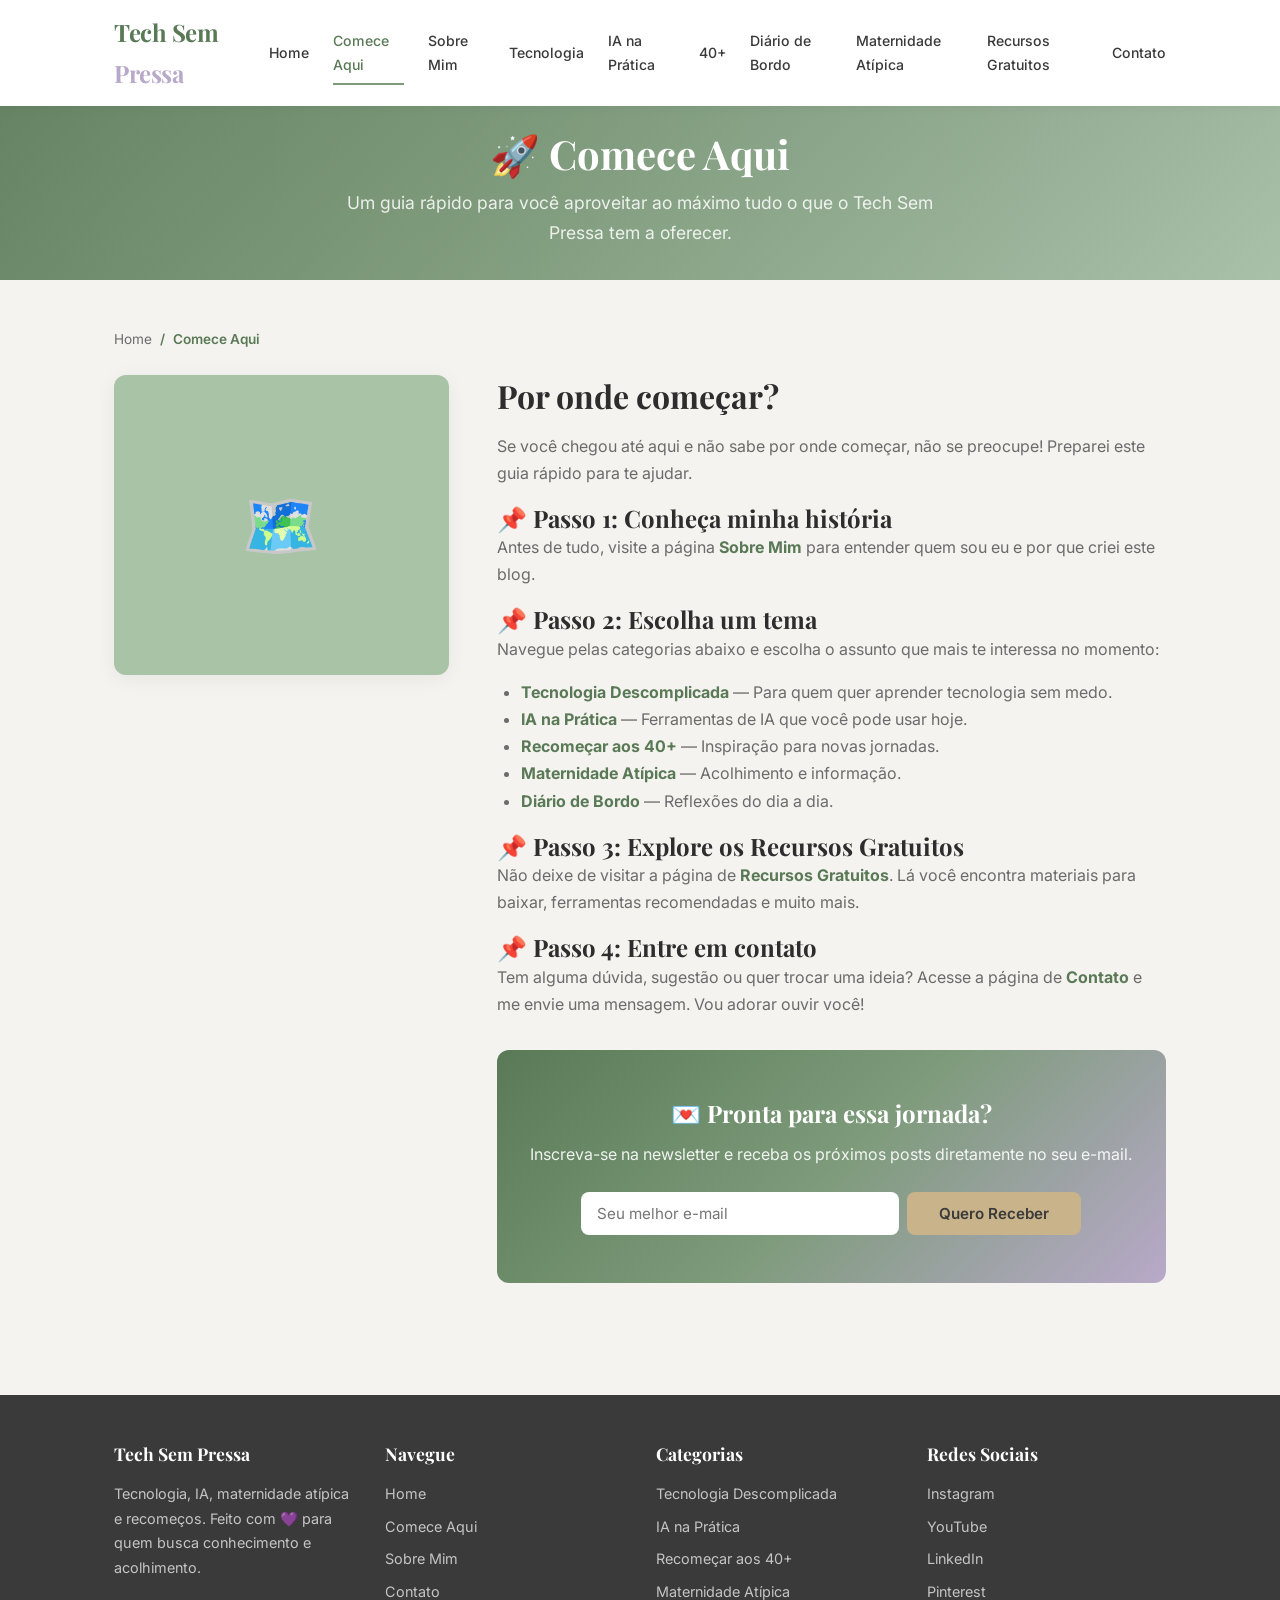
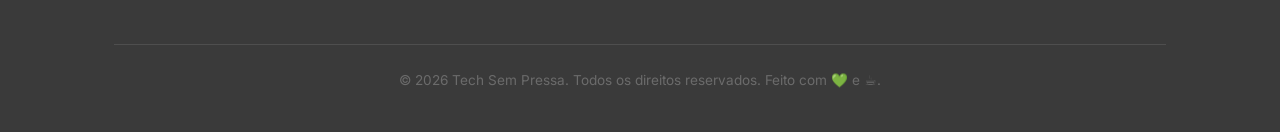
==== pages/comece-aqui.html @ 79b2dc66 "🎉 Primeiro commit - Tech Sem Pressa Blog sobre tecnologia descomplicada, IA na prática, maternidade " ====
<!DOCTYPE html>
<html lang="pt-BR">
<head>
  <meta charset="UTF-8">
  <meta name="viewport" content="width=device-width, initial-scale=1.0">
  <meta name="description" content="Comece aqui - Guia de navegação do Tech Sem Pressa. Saiba por onde começar e aproveite ao máximo o conteúdo.">
  <title>Comece Aqui | Tech Sem Pressa</title>
  <link rel="preconnect" href="https://fonts.gstatic.com" crossorigin>
  <link href="https://fonts.googleapis.com/css2?family=Playfair+Display:wght@600;700;800&family=Inter:wght@400;500;600;700&display=swap" rel="stylesheet">
  <link rel="stylesheet" href="../assets/css/style.css">
</head>
<body>
  <header class="header">
    <div class="container">
      <a href="../index.html" class="logo">Tech Sem <span>Pressa</span></a>
      <button class="menu-toggle" id="menuToggle" aria-label="Abrir menu">
        <span></span><span></span><span></span>
      </button>
      <nav class="nav-menu" id="navMenu">
        <a href="../index.html">Home</a>
        <a href="comece-aqui.html" class="active">Comece Aqui</a>
        <a href="sobre-mim.html">Sobre Mim</a>
        <a href="tecnologia-descomplicada.html">Tecnologia</a>
        <a href="inteligencia-artificial-na-pratica.html">IA na Prática</a>
        <a href="recomecar-aos-40.html">40+</a>
        <a href="diario-de-bordo.html">Diário de Bordo</a>
        <a href="maternidade-atipica.html">Maternidade Atípica</a>
        <a href="recursos-gratuitos.html">Recursos Gratuitos</a>
        <a href="contato.html">Contato</a>
      </nav>
    </div>
  </header>

  <section class="page-header">
    <div class="container">
      <h1>🚀 Comece Aqui</h1>
      <p>Um guia rápido para você aproveitar ao máximo tudo o que o Tech Sem Pressa tem a oferecer.</p>
    </div>
  </section>

  <main class="main">
    <div class="container">
      <nav class="breadcrumb">
        <a href="../index.html">Home</a>
        <span>/</span>
        <span>Comece Aqui</span>
      </nav>

      <div class="about-content">
        <div class="about-image" style="display:flex;align-items:center;justify-content:center;background:var(--color-primary-light);color:#fff;font-size:4rem;min-height:300px;border-radius:var(--radius);">
          🗺️
        </div>
        <div class="about-text">
          <h2>Por onde começar?</h2>
          <p>Se você chegou até aqui e não sabe por onde começar, não se preocupe! Preparei este guia rápido para te ajudar.</p>

          <h3>📌 Passo 1: Conheça minha história</h3>
          <p>Antes de tudo, visite a página <a href="sobre-mim.html"><strong>Sobre Mim</strong></a> para entender quem sou eu e por que criei este blog.</p>

          <h3>📌 Passo 2: Escolha um tema</h3>
          <p>Navegue pelas categorias abaixo e escolha o assunto que mais te interessa no momento:</p>
          <ul style="list-style:disc;padding-left:1.5rem;margin-bottom:1rem;color:var(--color-text-light);">
            <li><a href="tecnologia-descomplicada.html"><strong>Tecnologia Descomplicada</strong></a> — Para quem quer aprender tecnologia sem medo.</li>
            <li><a href="inteligencia-artificial-na-pratica.html"><strong>IA na Prática</strong></a> — Ferramentas de IA que você pode usar hoje.</li>
            <li><a href="recomecar-aos-40.html"><strong>Recomeçar aos 40+</strong></a> — Inspiração para novas jornadas.</li>
            <li><a href="maternidade-atipica.html"><strong>Maternidade Atípica</strong></a> — Acolhimento e informação.</li>
            <li><a href="diario-de-bordo.html"><strong>Diário de Bordo</strong></a> — Reflexões do dia a dia.</li>
          </ul>

          <h3>📌 Passo 3: Explore os Recursos Gratuitos</h3>
          <p>Não deixe de visitar a página de <a href="recursos-gratuitos.html"><strong>Recursos Gratuitos</strong></a>. Lá você encontra materiais para baixar, ferramentas recomendadas e muito mais.</p>

          <h3>📌 Passo 4: Entre em contato</h3>
          <p>Tem alguma dúvida, sugestão ou quer trocar uma ideia? Acesse a página de <a href="contato.html"><strong>Contato</strong></a> e me envie uma mensagem. Vou adorar ouvir você!</p>

          <div class="newsletter" style="margin-top:2rem;">
            <h3>💌 Pronta para essa jornada?</h3>
            <p>Inscreva-se na newsletter e receba os próximos posts diretamente no seu e-mail.</p>
            <form class="newsletter-form">
              <input type="email" placeholder="Seu melhor e-mail" required>
              <button type="submit" class="btn">Quero Receber</button>
            </form>
          </div>
        </div>
      </div>
    </div>
  </main>

  <footer class="footer">
    <div class="container">
      <div class="footer-grid">
        <div>
          <h4>Tech Sem Pressa</h4>
          <p style="color:rgba(255,255,255,0.7);font-size:0.9rem;">Tecnologia, IA, maternidade atípica e recomeços. Feito com 💜 para quem busca conhecimento e acolhimento.</p>
        </div>
        <div>
          <h4>Navegue</h4>
          <a href="../index.html">Home</a>
          <a href="comece-aqui.html">Comece Aqui</a>
          <a href="sobre-mim.html">Sobre Mim</a>
          <a href="contato.html">Contato</a>
        </div>
        <div>
          <h4>Categorias</h4>
          <a href="tecnologia-descomplicada.html">Tecnologia Descomplicada</a>
          <a href="inteligencia-artificial-na-pratica.html">IA na Prática</a>
          <a href="recomecar-aos-40.html">Recomeçar aos 40+</a>
          <a href="maternidade-atipica.html">Maternidade Atípica</a>
        </div>
        <div>
          <h4>Redes Sociais</h4>
          <a href="#">Instagram</a>
          <a href="#">YouTube</a>
          <a href="#">LinkedIn</a>
          <a href="#">Pinterest</a>
        </div>
      </div>
      <div class="footer-bottom">
        <p>&copy; 2026 Tech Sem Pressa. Todos os direitos reservados. Feito com 💚 e ☕.</p>
      </div>
    </div>
  </footer>

  <script src="../assets/js/main.js"></script>
</body>
</html>
---- assets/css/style.css ----
/* ==========================================
   TECH SEM PRESSA - ESTILO PRINCIPAL
   ========================================== */

/* --- RESET & BASE --- */
*,
*::before,
*::after {
  margin: 0;
  padding: 0;
  box-sizing: border-box;
}

:root {
  --color-primary: #7d9b7a;
  --color-primary-light: #a8c3a6;
  --color-primary-dark: #5a7a57;
  --color-secondary: #b8a9c9;
  --color-secondary-light: #d4c9e0;
  --color-accent: #c9b38b;
  --color-bg: #f5f3ef;
  --color-bg-alt: #ffffff;
  --color-text: #3a3a3a;
  --color-text-light: #6b6b6b;
  --color-border: #e0dcd4;
  --color-heading: #2d2d2d;
  --font-heading: 'Playfair Display', 'DM Serif Display', Georgia, serif;
  --font-body: 'Inter', 'Poppins', system-ui, sans-serif;
  --max-width: 1100px;
  --radius: 12px;
  --shadow: 0 4px 20px rgba(0, 0, 0, 0.06);
  --shadow-hover: 0 8px 30px rgba(0, 0, 0, 0.1);
  --transition: all 0.3s ease;
}

html {
  scroll-behavior: smooth;
  font-size: 16px;
}

body {
  font-family: var(--font-body);
  color: var(--color-text);
  background-color: var(--color-bg);
  line-height: 1.7;
  -webkit-font-smoothing: antialiased;
}

img {
  max-width: 100%;
  height: auto;
  display: block;
}

a {
  color: var(--color-primary-dark);
  text-decoration: none;
  transition: var(--transition);
}

a:hover {
  color: var(--color-primary);
}

ul, ol {
  list-style: none;
}

.container {
  width: 100%;
  max-width: var(--max-width);
  margin: 0 auto;
  padding: 0 1.5rem;
}

/* --- TIPOGRAFIA --- */
h1, h2, h3, h4, h5, h6 {
  font-family: var(--font-heading);
  color: var(--color-heading);
  line-height: 1.3;
  font-weight: 700;
}

h1 { font-size: 2.5rem; }
h2 { font-size: 2rem; }
h3 { font-size: 1.5rem; }
h4 { font-size: 1.25rem; }

p {
  margin-bottom: 1rem;
  color: var(--color-text-light);
}

/* --- HEADER / NAVBAR --- */
.header {
  background: var(--color-bg-alt);
  box-shadow: 0 2px 10px rgba(0, 0, 0, 0.04);
  position: fixed;
  top: 0;
  left: 0;
  right: 0;
  z-index: 1000;
  padding: 0.75rem 0;
}

.header .container {
  display: flex;
  align-items: center;
  justify-content: space-between;
}

.logo {
  font-family: var(--font-heading);
  font-size: 1.5rem;
  font-weight: 700;
  color: var(--color-primary-dark);
  letter-spacing: -0.02em;
}

.logo span {
  color: var(--color-secondary);
}

.nav-menu {
  display: flex;
  align-items: center;
  gap: 1.5rem;
}

.nav-menu a {
  font-size: 0.88rem;
  font-weight: 500;
  color: var(--color-text);
  padding: 0.5rem 0;
  position: relative;
  transition: var(--transition);
}

.nav-menu a::after {
  content: '';
  position: absolute;
  bottom: 0;
  left: 0;
  width: 0;
  height: 2px;
  background: var(--color-primary);
  transition: var(--transition);
}

.nav-menu a:hover::after,
.nav-menu a.active::after {
  width: 100%;
}

.nav-menu a:hover,
.nav-menu a.active {
  color: var(--color-primary-dark);
}

/* Menu Toggle (mobile) */
.menu-toggle {
  display: none;
  flex-direction: column;
  cursor: pointer;
  gap: 5px;
  background: none;
  border: none;
  padding: 4px;
}

.menu-toggle span {
  width: 25px;
  height: 3px;
  background: var(--color-text);
  border-radius: 3px;
  transition: var(--transition);
}

/* --- HERO SECTION --- */
.hero {
  padding: 8rem 0 4rem;
  background: linear-gradient(135deg, var(--color-primary-dark) 0%, var(--color-primary) 60%, var(--color-secondary) 100%);
  color: #fff;
  text-align: center;
  position: relative;
  overflow: hidden;
}

.hero::before {
  content: '';
  position: absolute;
  top: 0;
  left: 0;
  right: 0;
  bottom: 0;
  background: url("data:image/svg+xml,%3Csvg width='60' height='60' viewBox='0 0 60 60' xmlns='http://www.w3.org/2000/svg'%3E%3Cg fill='none' fill-rule='evenodd'%3E%3Cg fill='%23ffffff' fill-opacity='0.05'%3E%3Cpath d='M36 34v-4h-2v4h-4v2h4v4h2v-4h4v-2h-4zm0-30V0h-2v4h-4v2h4v4h2V6h4V4h-4zM6 34v-4H4v4H0v2h4v4h2v-4h4v-2H6zM6 4V0H4v4H0v2h4v4h2V6h4V4H6z'/%3E%3C/g%3E%3C/g%3E%3C/svg%3E");
  opacity: 0.3;
}

.hero h1 {
  font-size: 3rem;
  color: #fff;
  margin-bottom: 1rem;
  position: relative;
}

.hero p {
  font-size: 1.2rem;
  color: rgba(255, 255, 255, 0.9);
  max-width: 600px;
  margin: 0 auto 2rem;
  position: relative;
}

.hero-avatar {
  width: 120px;
  height: 120px;
  border-radius: 50%;
  border: 3px solid rgba(255, 255, 255, 0.3);
  margin: 0 auto 1.5rem;
  background: rgba(255, 255, 255, 0.15);
  display: flex;
  align-items: center;
  justify-content: center;
  font-size: 3rem;
  position: relative;
}

/* --- MAIN CONTENT --- */
.main {
  padding: 3rem 0;
}

.page-header {
  padding: 8rem 0 2rem;
  background: linear-gradient(135deg, var(--color-primary-dark) 0%, var(--color-primary) 50%, var(--color-primary-light) 100%);
  color: #fff;
  text-align: center;
  position: relative;
  overflow: hidden;
}

.page-header::before {
  content: '';
  position: absolute;
  top: -50%;
  left: -50%;
  width: 200%;
  height: 200%;
  background: radial-gradient(circle at 30% 50%, rgba(255,255,255,0.05) 0%, transparent 50%),
              radial-gradient(circle at 70% 50%, rgba(184,169,201,0.1) 0%, transparent 50%);
}

.page-header h1 {
  color: #fff;
  font-size: 2.5rem;
  position: relative;
}

.page-header p {
  color: rgba(255, 255, 255, 0.85);
  font-size: 1.1rem;
  max-width: 600px;
  margin: 0.5rem auto 0;
  position: relative;
}

/* --- CARDS GRID --- */
.cards-grid {
  display: grid;
  grid-template-columns: repeat(auto-fill, minmax(300px, 1fr));
  gap: 2rem;
  margin-top: 2rem;
}

.card {
  background: var(--color-bg-alt);
  border-radius: var(--radius);
  box-shadow: var(--shadow);
  overflow: hidden;
  transition: var(--transition);
  padding: 1.5rem;
}

.card:hover {
  box-shadow: var(--shadow-hover);
  transform: translateY(-4px);
}

.card-icon {
  font-size: 2.5rem;
  margin-bottom: 1rem;
}

.card h3 {
  margin-bottom: 0.75rem;
  font-size: 1.2rem;
}

.card p {
  font-size: 0.95rem;
  color: var(--color-text-light);
  margin-bottom: 1rem;
}

.card-link {
  display: inline-flex;
  align-items: center;
  gap: 0.5rem;
  font-weight: 600;
  font-size: 0.9rem;
  color: var(--color-primary-dark);
}

.card-link:hover {
  gap: 0.75rem;
}

/* --- POSTS LIST --- */
.posts-list {
  display: flex;
  flex-direction: column;
  gap: 1.5rem;
  margin-top: 2rem;
}

.post-item {
  background: var(--color-bg-alt);
  border-radius: var(--radius);
  box-shadow: var(--shadow);
  padding: 2rem;
  transition: var(--transition);
}

.post-item:hover {
  box-shadow: var(--shadow-hover);
  transform: translateY(-2px);
}

.post-item .post-meta {
  font-size: 0.85rem;
  color: var(--color-text-light);
  margin-bottom: 0.5rem;
  display: flex;
  gap: 1rem;
  align-items: center;
}

.post-item .post-category {
  background: var(--color-primary-light);
  color: #fff;
  padding: 0.15rem 0.75rem;
  border-radius: 20px;
  font-size: 0.75rem;
  font-weight: 600;
}

.post-item h3 {
  margin-bottom: 0.5rem;
}

.post-item h3 a {
  color: var(--color-heading);
}

.post-item h3 a:hover {
  color: var(--color-primary-dark);
}

.post-item p {
  font-size: 0.95rem;
  color: var(--color-text-light);
}

/* --- ABOUT PAGE --- */
.about-content {
  display: grid;
  grid-template-columns: 1fr 2fr;
  gap: 3rem;
  align-items: start;
}

.about-image {
  border-radius: var(--radius);
  overflow: hidden;
  box-shadow: var(--shadow);
}

.about-image img {
  width: 100%;
  height: auto;
}

.about-text h2 {
  margin-bottom: 1rem;
}

.about-text p {
  margin-bottom: 1rem;
}

/* --- CONTACT FORM --- */
.contact-form {
  max-width: 600px;
  margin: 0 auto;
  background: var(--color-bg-alt);
  padding: 2.5rem;
  border-radius: var(--radius);
  box-shadow: var(--shadow);
}

.form-group {
  margin-bottom: 1.25rem;
}

.form-group label {
  display: block;
  font-weight: 600;
  margin-bottom: 0.5rem;
  font-size: 0.9rem;
  color: var(--color-text);
}

.form-group input,
.form-group textarea,
.form-group select {
  width: 100%;
  padding: 0.75rem 1rem;
  border: 2px solid var(--color-border);
  border-radius: 8px;
  font-family: var(--font-body);
  font-size: 0.95rem;
  transition: var(--transition);
  background: var(--color-bg);
}

.form-group input:focus,
.form-group textarea:focus,
.form-group select:focus {
  outline: none;
  border-color: var(--color-primary);
  box-shadow: 0 0 0 3px rgba(125, 155, 122, 0.15);
}

.form-group textarea {
  resize: vertical;
  min-height: 150px;
}

/* --- BUTTONS --- */
.btn {
  display: inline-block;
  padding: 0.75rem 2rem;
  border-radius: 8px;
  font-family: var(--font-body);
  font-weight: 600;
  font-size: 0.95rem;
  cursor: pointer;
  transition: var(--transition);
  border: none;
  text-align: center;
}

.btn-primary {
  background: var(--color-primary);
  color: #fff;
}

.btn-primary:hover {
  background: var(--color-primary-dark);
  color: #fff;
  transform: translateY(-2px);
  box-shadow: 0 4px 15px rgba(125, 155, 122, 0.3);
}

.btn-secondary {
  background: transparent;
  color: var(--color-primary-dark);
  border: 2px solid var(--color-primary);
}

.btn-secondary:hover {
  background: var(--color-primary);
  color: #fff;
}

/* --- RESOURCES SECTION --- */
.resource-category {
  margin-bottom: 3rem;
}

.resource-category h2 {
  display: flex;
  align-items: center;
  gap: 0.75rem;
  margin-bottom: 1.5rem;
  padding-bottom: 0.75rem;
  border-bottom: 3px solid var(--color-primary-light);
}

.resource-item {
  background: var(--color-bg-alt);
  padding: 1.5rem;
  border-radius: var(--radius);
  box-shadow: var(--shadow);
  margin-bottom: 1rem;
  display: flex;
  align-items: center;
  gap: 1rem;
}

.resource-item .resource-icon {
  font-size: 2rem;
  flex-shrink: 0;
}

.resource-item .resource-info h4 {
  margin-bottom: 0.25rem;
}

.resource-item .resource-info p {
  font-size: 0.9rem;
  margin-bottom: 0;
}

.resource-item .resource-link {
  margin-left: auto;
  flex-shrink: 0;
}

/* --- FOOTER --- */
.footer {
  background: var(--color-text);
  color: rgba(255, 255, 255, 0.8);
  padding: 3rem 0 1.5rem;
  margin-top: 4rem;
}

.footer-grid {
  display: grid;
  grid-template-columns: repeat(auto-fit, minmax(200px, 1fr));
  gap: 2rem;
  margin-bottom: 2rem;
}

.footer h4 {
  color: #fff;
  margin-bottom: 1rem;
  font-size: 1.1rem;
  font-family: var(--font-heading);
}

.footer a {
  color: rgba(255, 255, 255, 0.7);
  display: block;
  margin-bottom: 0.5rem;
  font-size: 0.9rem;
}

.footer a:hover {
  color: var(--color-primary-light);
}

.footer-bottom {
  text-align: center;
  padding-top: 1.5rem;
  border-top: 1px solid rgba(255, 255, 255, 0.1);
  font-size: 0.85rem;
}

/* --- BREADCRUMB --- */
.breadcrumb {
  display: flex;
  gap: 0.5rem;
  font-size: 0.85rem;
  margin-bottom: 1.5rem;
  color: var(--color-text-light);
}

.breadcrumb a {
  color: var(--color-text-light);
}

.breadcrumb a:hover {
  color: var(--color-primary-dark);
}

.breadcrumb span {
  color: var(--color-primary-dark);
  font-weight: 600;
}

/* --- SECTION TITLE --- */
.section-title {
  text-align: center;
  margin-bottom: 2.5rem;
}

.section-title h2 {
  position: relative;
  display: inline-block;
  padding-bottom: 0.75rem;
}

.section-title h2::after {
  content: '';
  position: absolute;
  bottom: 0;
  left: 50%;
  transform: translateX(-50%);
  width: 60px;
  height: 3px;
  background: var(--color-primary);
  border-radius: 3px;
}

.section-title p {
  margin-top: 0.75rem;
  max-width: 500px;
  margin-left: auto;
  margin-right: auto;
}

/* --- CATEGORY GRID (HOME) --- */
.categories-home {
  display: grid;
  grid-template-columns: repeat(auto-fit, minmax(250px, 1fr));
  gap: 1.5rem;
}

.category-card {
  background: var(--color-bg-alt);
  border-radius: var(--radius);
  padding: 2rem 1.5rem;
  text-align: center;
  box-shadow: var(--shadow);
  transition: var(--transition);
  cursor: pointer;
}

.category-card:hover {
  transform: translateY(-5px);
  box-shadow: var(--shadow-hover);
}

.category-card .cat-icon {
  font-size: 2.5rem;
  margin-bottom: 1rem;
}

.category-card h3 {
  font-size: 1.1rem;
  margin-bottom: 0.5rem;
}

.category-card p {
  font-size: 0.9rem;
  color: var(--color-text-light);
  margin-bottom: 0;
}

/* --- NEWSLETTER --- */
.newsletter {
  background: linear-gradient(135deg, var(--color-primary-dark) 0%, var(--color-primary) 50%, var(--color-secondary) 100%);
  padding: 3rem 2rem;
  border-radius: var(--radius);
  text-align: center;
  color: #fff;
  margin-top: 3rem;
}

.newsletter h3 {
  color: #fff;
  margin-bottom: 0.75rem;
}

.newsletter p {
  color: rgba(255, 255, 255, 0.9);
  margin-bottom: 1.5rem;
}

.newsletter-form {
  display: flex;
  max-width: 500px;
  margin: 0 auto;
  gap: 0.5rem;
}

.newsletter-form input {
  flex: 1;
  padding: 0.75rem 1rem;
  border: none;
  border-radius: 8px;
  font-family: var(--font-body);
  font-size: 0.95rem;
}

.newsletter-form input:focus {
  outline: none;
  box-shadow: 0 0 0 3px rgba(184, 169, 201, 0.3);
}

.newsletter-form .btn {
  background: var(--color-accent);
  color: var(--color-text);
}

.newsletter-form .btn:hover {
  background: #c9b38b;
  color: var(--color-text);
}

/* --- DECORATIVE ELEMENTS --- */
.deco-leaf {
  display: inline-block;
  width: 24px;
  height: 24px;
  opacity: 0.2;
}

/* --- RESPONSIVE --- */
@media (max-width: 768px) {
  .menu-toggle {
    display: flex;
  }

  .nav-menu {
    position: fixed;
    top: 60px;
    left: 0;
    right: 0;
    background: var(--color-bg-alt);
    flex-direction: column;
    padding: 1.5rem;
    gap: 1rem;
    box-shadow: var(--shadow);
    transform: translateY(-100%);
    opacity: 0;
    pointer-events: none;
    transition: var(--transition);
  }

  .nav-menu.active {
    transform: translateY(0);
    opacity: 1;
    pointer-events: all;
  }

  .hero h1 {
    font-size: 2rem;
  }

  .hero p {
    font-size: 1rem;
  }

  h1 { font-size: 2rem; }
  h2 { font-size: 1.5rem; }
  h3 { font-size: 1.2rem; }

  .about-content {
    grid-template-columns: 1fr;
  }

  .newsletter-form {
    flex-direction: column;
  }

  .page-header {
    padding: 7rem 0 1.5rem;
  }

  .page-header h1 {
    font-size: 1.8rem;
  }

  .categories-home {
    grid-template-columns: 1fr 1fr;
  }
}

@media (max-width: 480px) {
  .categories-home {
    grid-template-columns: 1fr;
  }

  .cards-grid {
    grid-template-columns: 1fr;
  }

  .resource-item {
    flex-direction: column;
    text-align: center;
  }

  .resource-item .resource-link {
    margin-left: 0;
    margin-top: 0.5rem;
  }
}
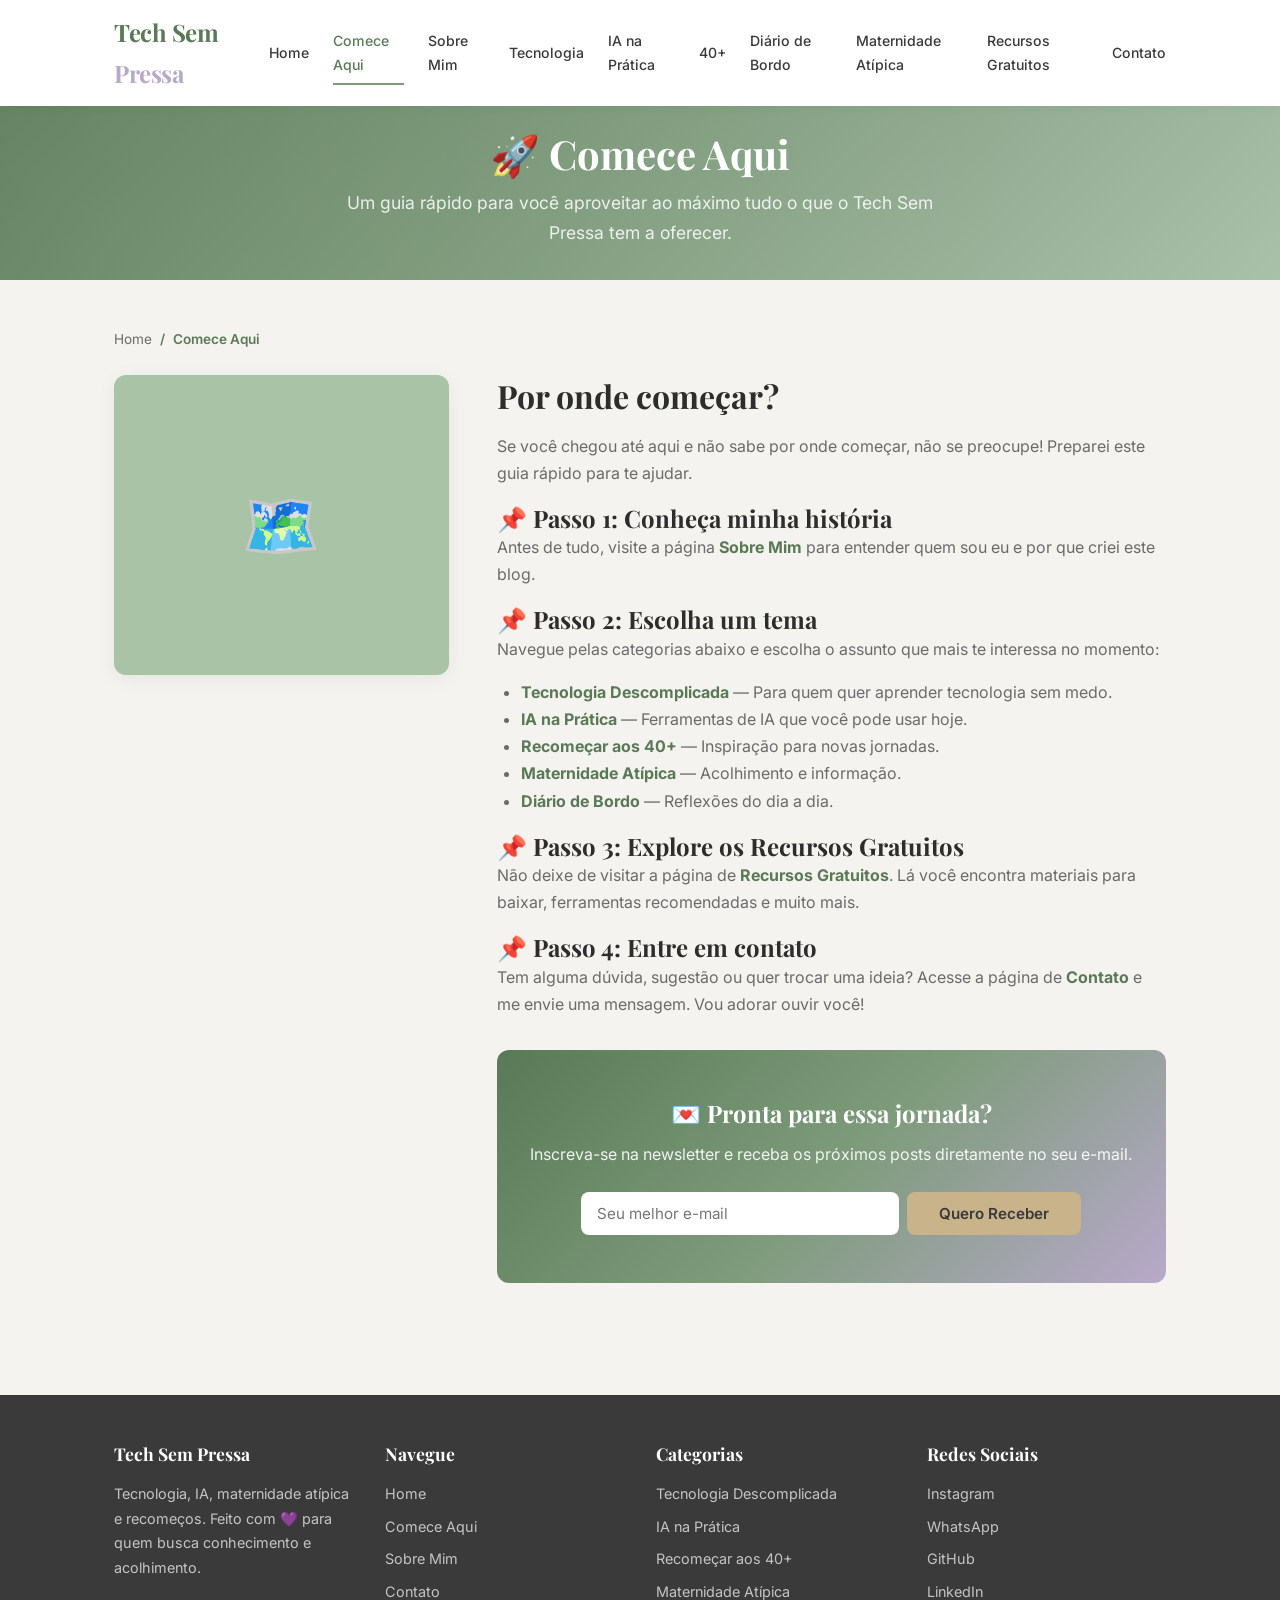
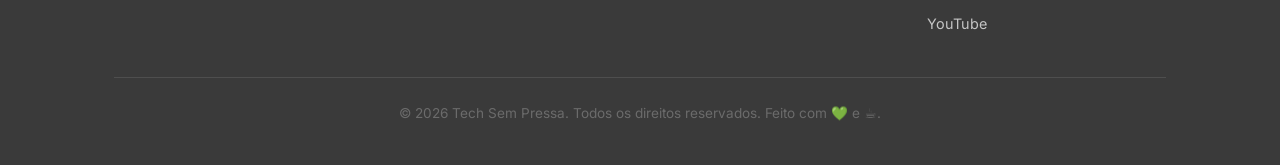
==== commit 5bef55ec: "🗑️ Remove construção_blog.docx do repositório 📧 Atualiza contatos: email, Instagram, WhatsApp, GitHu" ====
--- a/pages/comece-aqui.html
+++ b/pages/comece-aqui.html
@@ -109,10 +109,11 @@
         </div>
         <div>
           <h4>Redes Sociais</h4>
-          <a href="#">Instagram</a>
+          <a href="https://instagram.com/techsempressa" target="_blank" rel="noopener">Instagram</a>
+          <a href="https://wa.me/5511958912619" target="_blank" rel="noopener">WhatsApp</a>
+          <a href="https://github.com/resi-silva" target="_blank" rel="noopener">GitHub</a>
+          <a href="#">LinkedIn</a>
           <a href="#">YouTube</a>
-          <a href="#">LinkedIn</a>
-          <a href="#">Pinterest</a>
         </div>
       </div>
       <div class="footer-bottom">
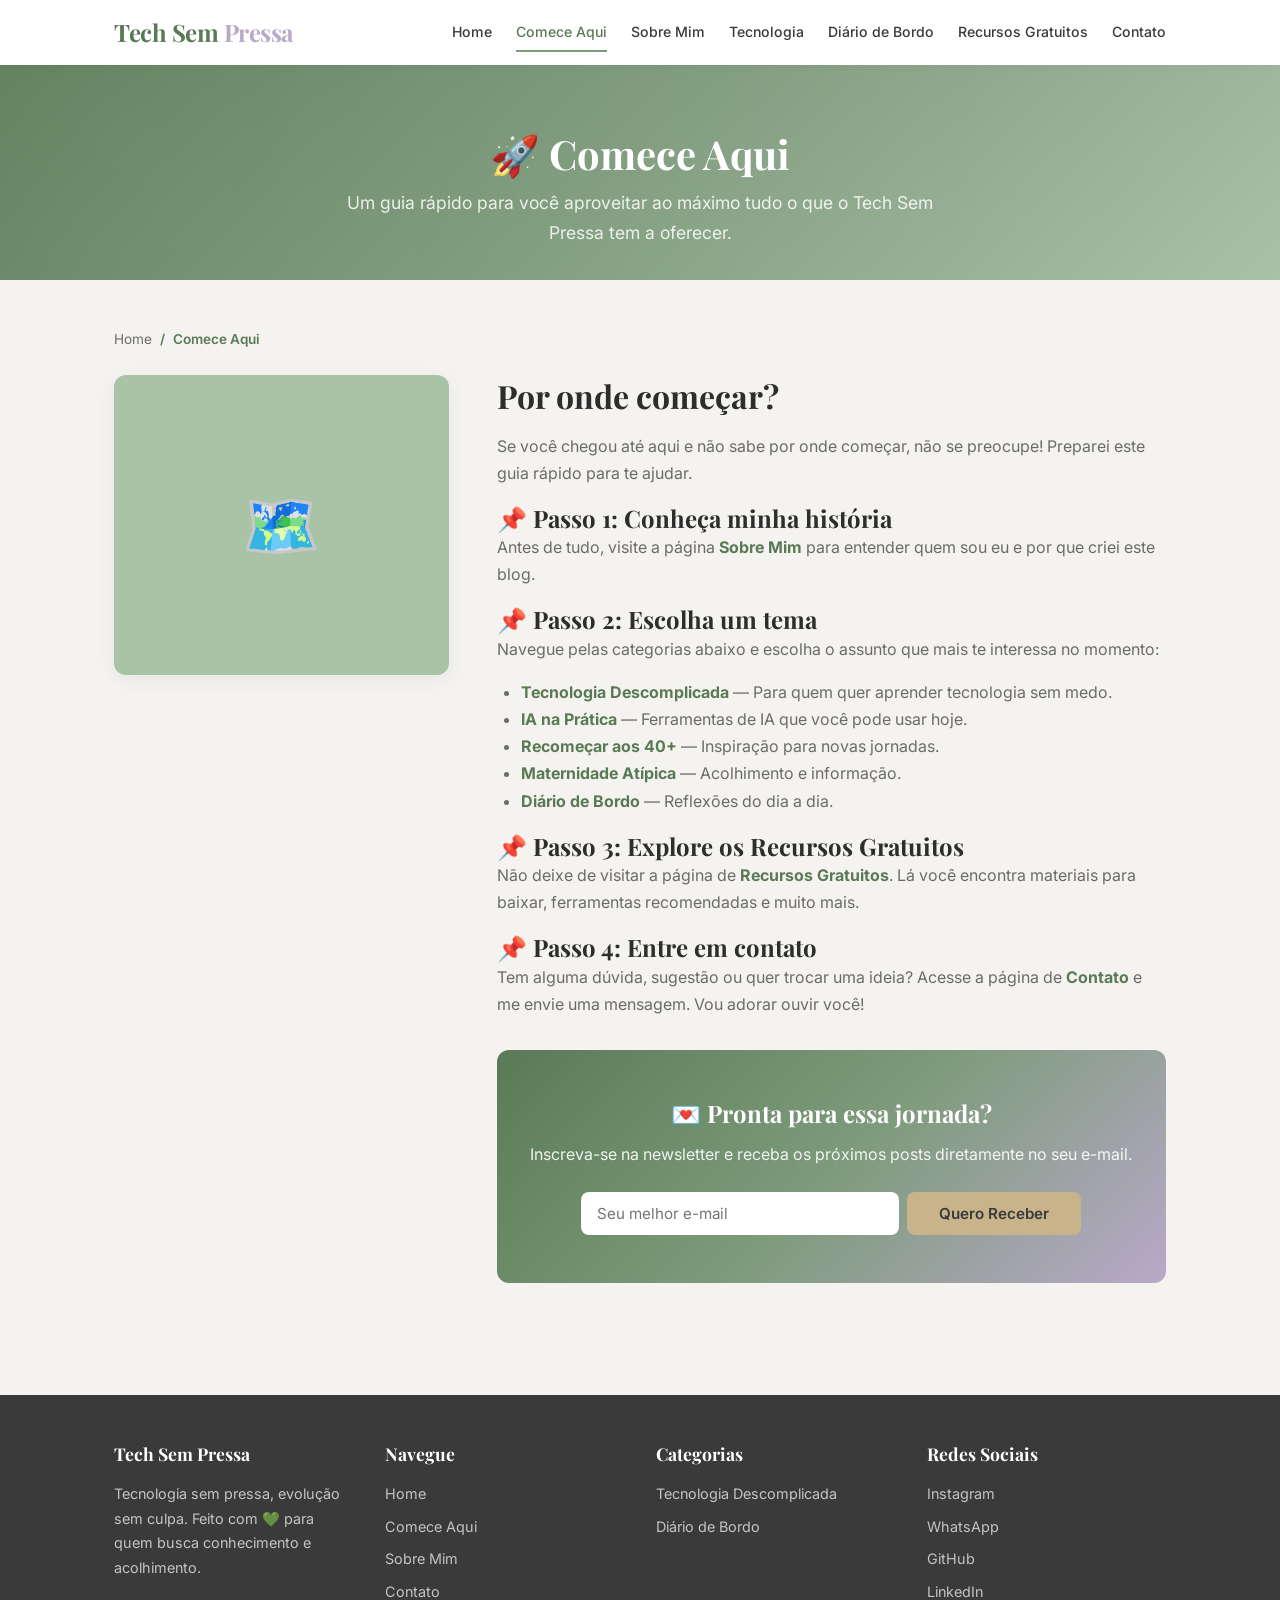
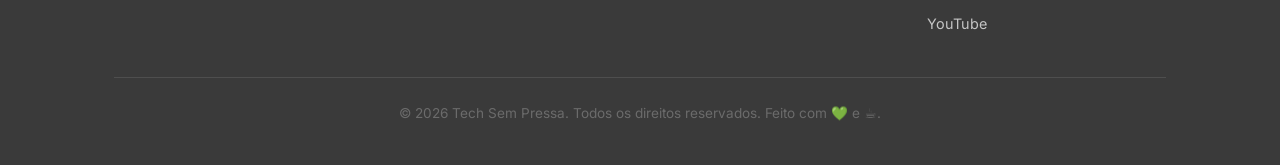
==== commit ef94708e: "♻️ Simplifica blog: remove categorias IA na Prática, 40+ e Maternidade Atípica. Remove artigos fictí" ====
--- a/pages/comece-aqui.html
+++ b/pages/comece-aqui.html
@@ -21,10 +21,7 @@
         <a href="comece-aqui.html" class="active">Comece Aqui</a>
         <a href="sobre-mim.html">Sobre Mim</a>
         <a href="tecnologia-descomplicada.html">Tecnologia</a>
-        <a href="inteligencia-artificial-na-pratica.html">IA na Prática</a>
-        <a href="recomecar-aos-40.html">40+</a>
         <a href="diario-de-bordo.html">Diário de Bordo</a>
-        <a href="maternidade-atipica.html">Maternidade Atípica</a>
         <a href="recursos-gratuitos.html">Recursos Gratuitos</a>
         <a href="contato.html">Contato</a>
       </nav>
@@ -91,7 +88,7 @@
       <div class="footer-grid">
         <div>
           <h4>Tech Sem Pressa</h4>
-          <p style="color:rgba(255,255,255,0.7);font-size:0.9rem;">Tecnologia, IA, maternidade atípica e recomeços. Feito com 💜 para quem busca conhecimento e acolhimento.</p>
+          <p style="color:rgba(255,255,255,0.7);font-size:0.9rem;">Tecnologia sem pressa, evolução sem culpa. Feito com 💚 para quem busca conhecimento e acolhimento.</p>
         </div>
         <div>
           <h4>Navegue</h4>
@@ -103,9 +100,7 @@
         <div>
           <h4>Categorias</h4>
           <a href="tecnologia-descomplicada.html">Tecnologia Descomplicada</a>
-          <a href="inteligencia-artificial-na-pratica.html">IA na Prática</a>
-          <a href="recomecar-aos-40.html">Recomeçar aos 40+</a>
-          <a href="maternidade-atipica.html">Maternidade Atípica</a>
+          <a href="diario-de-bordo.html">Diário de Bordo</a>
         </div>
         <div>
           <h4>Redes Sociais</h4>
--- a/assets/css/style.css
+++ b/assets/css/style.css
@@ -66,6 +66,18 @@
   list-style: none;
 }
 
+.main ul, .main ol,
+article ul, article ol {
+  list-style: disc;
+  padding-left: 1.5rem;
+}
+
+.main ul ul, .main ol ol,
+article ul ul, article ol ol {
+  list-style: circle;
+  padding-left: 1.5rem;
+}
+
 .container {
   width: 100%;
   max-width: var(--max-width);
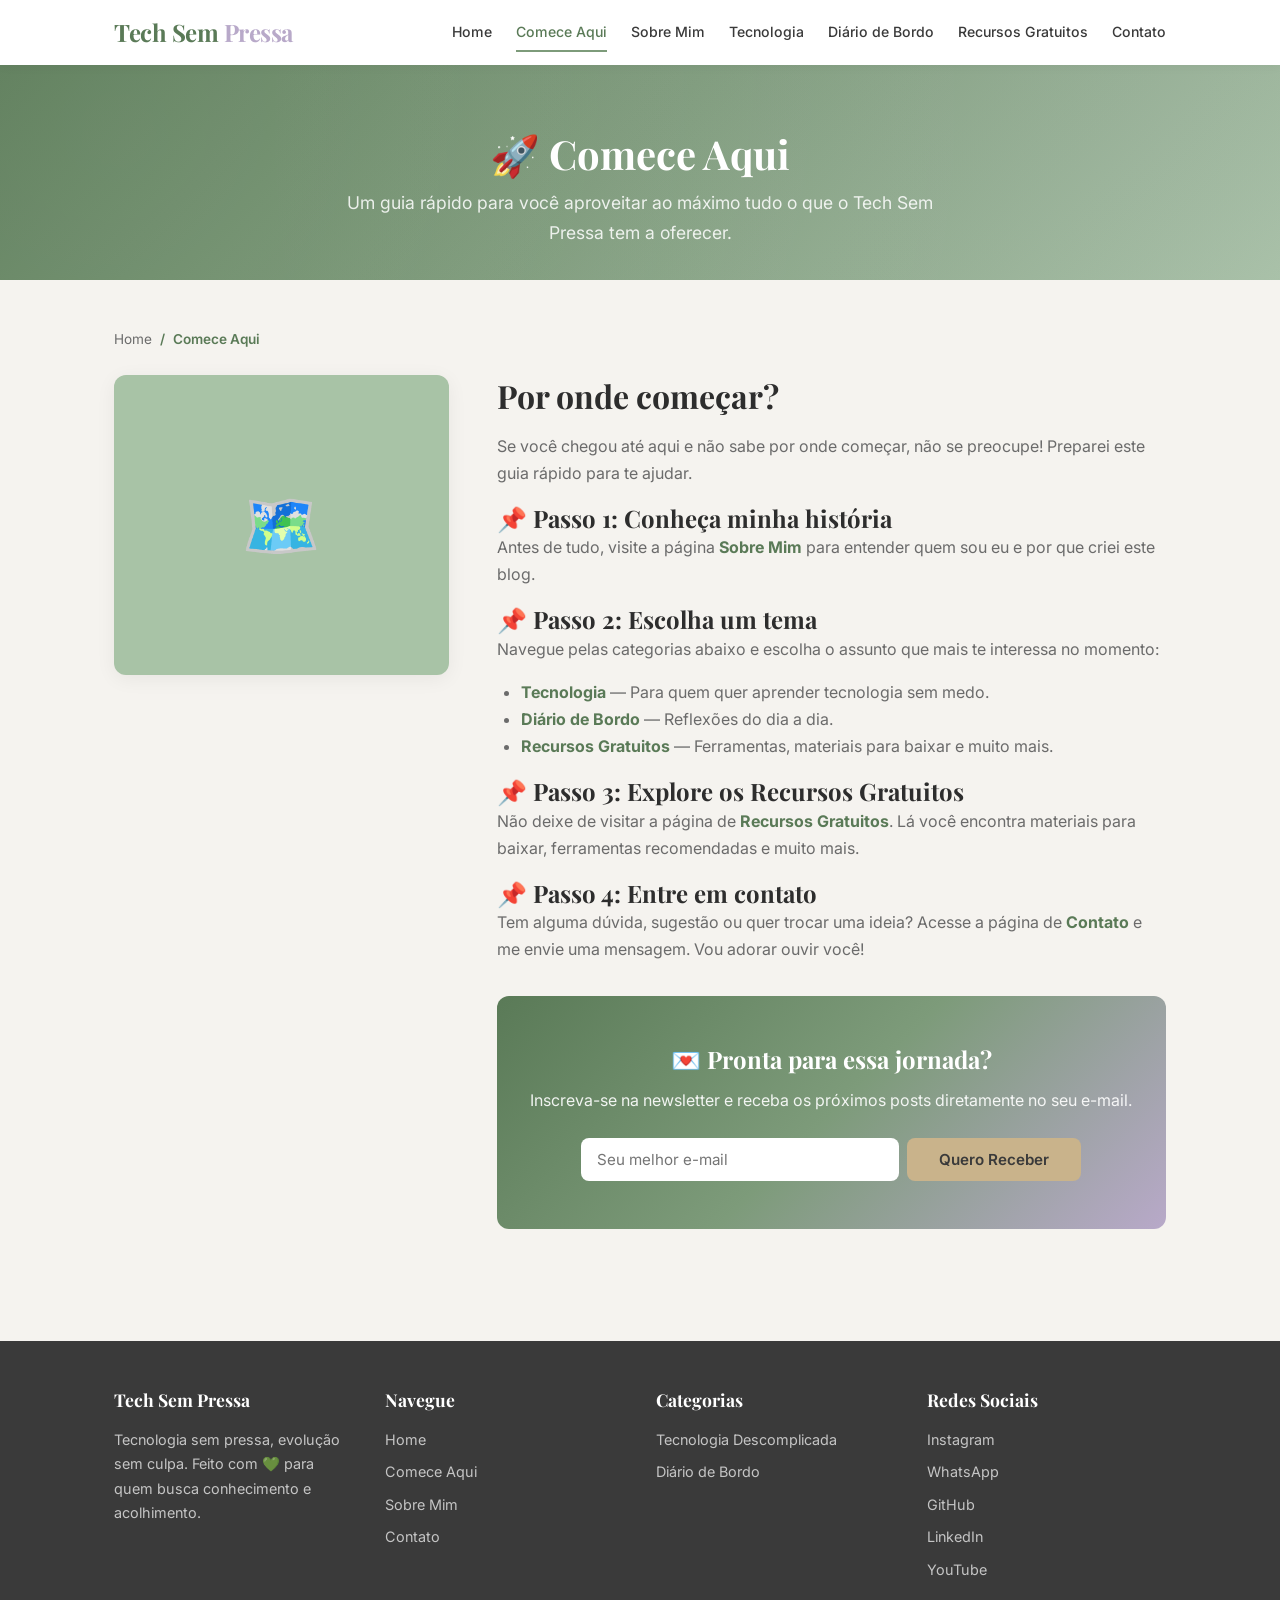
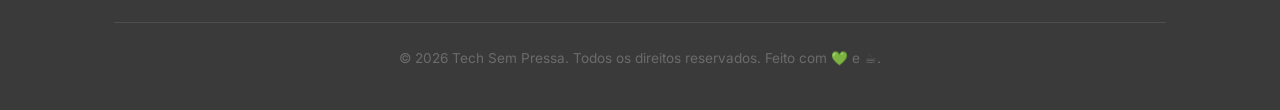
==== commit 782b28f0: "Corrige Passo 2 da aba Comece Aqui: mantém apenas as 3 categorias (Tecnologia, Diário de Bordo, Recu" ====
--- a/pages/comece-aqui.html
+++ b/pages/comece-aqui.html
@@ -57,11 +57,9 @@
           <h3>📌 Passo 2: Escolha um tema</h3>
           <p>Navegue pelas categorias abaixo e escolha o assunto que mais te interessa no momento:</p>
           <ul style="list-style:disc;padding-left:1.5rem;margin-bottom:1rem;color:var(--color-text-light);">
-            <li><a href="tecnologia-descomplicada.html"><strong>Tecnologia Descomplicada</strong></a> — Para quem quer aprender tecnologia sem medo.</li>
-            <li><a href="inteligencia-artificial-na-pratica.html"><strong>IA na Prática</strong></a> — Ferramentas de IA que você pode usar hoje.</li>
-            <li><a href="recomecar-aos-40.html"><strong>Recomeçar aos 40+</strong></a> — Inspiração para novas jornadas.</li>
-            <li><a href="maternidade-atipica.html"><strong>Maternidade Atípica</strong></a> — Acolhimento e informação.</li>
+            <li><a href="tecnologia-descomplicada.html"><strong>Tecnologia</strong></a> — Para quem quer aprender tecnologia sem medo.</li>
             <li><a href="diario-de-bordo.html"><strong>Diário de Bordo</strong></a> — Reflexões do dia a dia.</li>
+            <li><a href="recursos-gratuitos.html"><strong>Recursos Gratuitos</strong></a> — Ferramentas, materiais para baixar e muito mais.</li>
           </ul>
 
           <h3>📌 Passo 3: Explore os Recursos Gratuitos</h3>
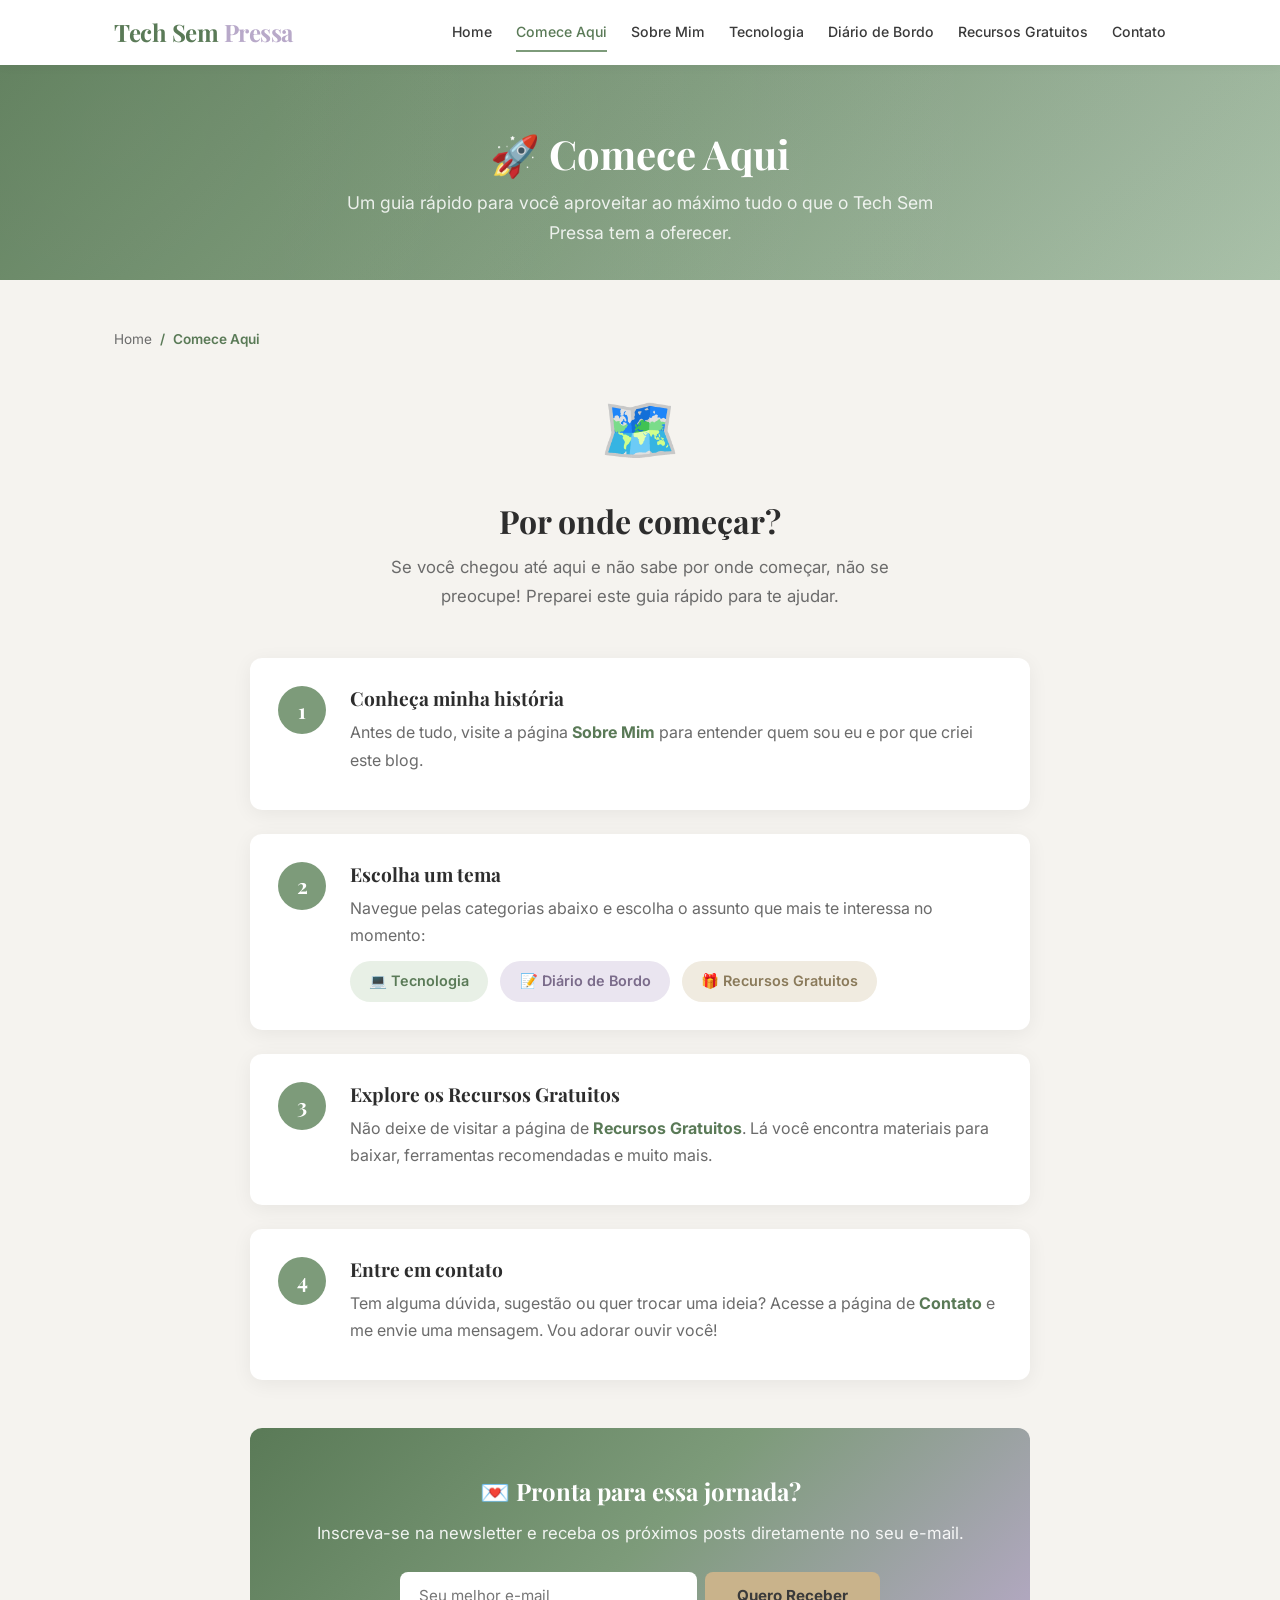
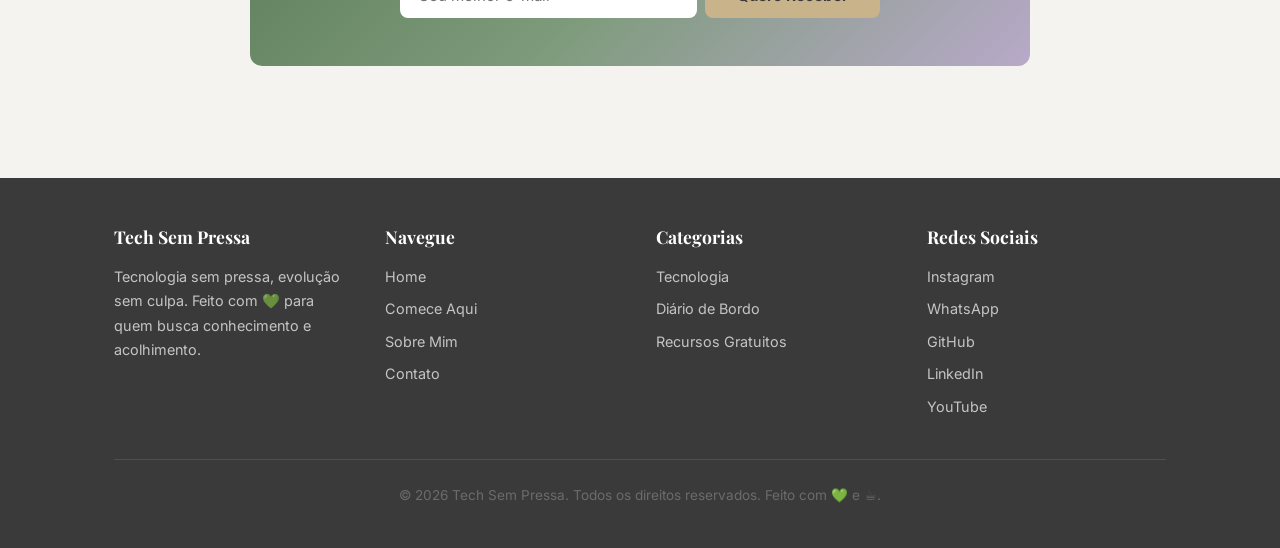
==== commit 86233ff3: "Reformula visual da página Comece Aqui: cards de passos, tags estilizadas, footer corrigido e layout" ====
--- a/pages/comece-aqui.html
+++ b/pages/comece-aqui.html
@@ -43,39 +43,59 @@
         <span>Comece Aqui</span>
       </nav>
 
-      <div class="about-content">
-        <div class="about-image" style="display:flex;align-items:center;justify-content:center;background:var(--color-primary-light);color:#fff;font-size:4rem;min-height:300px;border-radius:var(--radius);">
-          🗺️
-        </div>
-        <div class="about-text">
+      <div class="comece-aqui-content">
+        <div class="intro-card">
+          <div class="intro-icon">🗺️</div>
           <h2>Por onde começar?</h2>
           <p>Se você chegou até aqui e não sabe por onde começar, não se preocupe! Preparei este guia rápido para te ajudar.</p>
+        </div>
 
-          <h3>📌 Passo 1: Conheça minha história</h3>
-          <p>Antes de tudo, visite a página <a href="sobre-mim.html"><strong>Sobre Mim</strong></a> para entender quem sou eu e por que criei este blog.</p>
+        <div class="steps-grid">
+          <div class="step-card">
+            <div class="step-number">1</div>
+            <div class="step-content">
+              <h3>Conheça minha história</h3>
+              <p>Antes de tudo, visite a página <a href="sobre-mim.html"><strong>Sobre Mim</strong></a> para entender quem sou eu e por que criei este blog.</p>
+            </div>
+          </div>
 
-          <h3>📌 Passo 2: Escolha um tema</h3>
-          <p>Navegue pelas categorias abaixo e escolha o assunto que mais te interessa no momento:</p>
-          <ul style="list-style:disc;padding-left:1.5rem;margin-bottom:1rem;color:var(--color-text-light);">
-            <li><a href="tecnologia-descomplicada.html"><strong>Tecnologia</strong></a> — Para quem quer aprender tecnologia sem medo.</li>
-            <li><a href="diario-de-bordo.html"><strong>Diário de Bordo</strong></a> — Reflexões do dia a dia.</li>
-            <li><a href="recursos-gratuitos.html"><strong>Recursos Gratuitos</strong></a> — Ferramentas, materiais para baixar e muito mais.</li>
-          </ul>
+          <div class="step-card">
+            <div class="step-number">2</div>
+            <div class="step-content">
+              <h3>Escolha um tema</h3>
+              <p>Navegue pelas categorias abaixo e escolha o assunto que mais te interessa no momento:</p>
+              <div class="step-categories">
+                <a href="tecnologia-descomplicada.html" class="cat-tag tag-tecnologia">💻 Tecnologia</a>
+                <a href="diario-de-bordo.html" class="cat-tag tag-diario">📝 Diário de Bordo</a>
+                <a href="recursos-gratuitos.html" class="cat-tag tag-recursos">🎁 Recursos Gratuitos</a>
+              </div>
+            </div>
+          </div>
 
-          <h3>📌 Passo 3: Explore os Recursos Gratuitos</h3>
-          <p>Não deixe de visitar a página de <a href="recursos-gratuitos.html"><strong>Recursos Gratuitos</strong></a>. Lá você encontra materiais para baixar, ferramentas recomendadas e muito mais.</p>
+          <div class="step-card">
+            <div class="step-number">3</div>
+            <div class="step-content">
+              <h3>Explore os Recursos Gratuitos</h3>
+              <p>Não deixe de visitar a página de <a href="recursos-gratuitos.html"><strong>Recursos Gratuitos</strong></a>. Lá você encontra materiais para baixar, ferramentas recomendadas e muito mais.</p>
+            </div>
+          </div>
 
-          <h3>📌 Passo 4: Entre em contato</h3>
-          <p>Tem alguma dúvida, sugestão ou quer trocar uma ideia? Acesse a página de <a href="contato.html"><strong>Contato</strong></a> e me envie uma mensagem. Vou adorar ouvir você!</p>
+          <div class="step-card">
+            <div class="step-number">4</div>
+            <div class="step-content">
+              <h3>Entre em contato</h3>
+              <p>Tem alguma dúvida, sugestão ou quer trocar uma ideia? Acesse a página de <a href="contato.html"><strong>Contato</strong></a> e me envie uma mensagem. Vou adorar ouvir você!</p>
+            </div>
+          </div>
+        </div>
 
-          <div class="newsletter" style="margin-top:2rem;">
-            <h3>💌 Pronta para essa jornada?</h3>
-            <p>Inscreva-se na newsletter e receba os próximos posts diretamente no seu e-mail.</p>
-            <form class="newsletter-form">
-              <input type="email" placeholder="Seu melhor e-mail" required>
-              <button type="submit" class="btn">Quero Receber</button>
-            </form>
-          </div>
+        <div class="newsletter-section">
+          <h3>💌 Pronta para essa jornada?</h3>
+          <p>Inscreva-se na newsletter e receba os próximos posts diretamente no seu e-mail.</p>
+          <form class="newsletter-form">
+            <input type="email" placeholder="Seu melhor e-mail" required>
+            <button type="submit" class="btn">Quero Receber</button>
+          </form>
         </div>
       </div>
     </div>
@@ -97,8 +117,9 @@
         </div>
         <div>
           <h4>Categorias</h4>
-          <a href="tecnologia-descomplicada.html">Tecnologia Descomplicada</a>
+          <a href="tecnologia-descomplicada.html">Tecnologia</a>
           <a href="diario-de-bordo.html">Diário de Bordo</a>
+          <a href="recursos-gratuitos.html">Recursos Gratuitos</a>
         </div>
         <div>
           <h4>Redes Sociais</h4>
--- a/assets/css/style.css
+++ b/assets/css/style.css
@@ -722,6 +722,214 @@
   color: var(--color-text);
 }
 
+/* --- COMEÇE AQUI PAGE --- */
+.comece-aqui-content {
+  max-width: 780px;
+  margin: 0 auto;
+}
+
+.intro-card {
+  text-align: center;
+  margin-bottom: 3rem;
+}
+
+.intro-icon {
+  font-size: 4rem;
+  margin-bottom: 1rem;
+}
+
+.intro-card h2 {
+  margin-bottom: 0.75rem;
+}
+
+.intro-card p {
+  max-width: 550px;
+  margin: 0 auto;
+  font-size: 1.05rem;
+}
+
+.steps-grid {
+  display: flex;
+  flex-direction: column;
+  gap: 1.5rem;
+  margin-bottom: 3rem;
+}
+
+.step-card {
+  display: flex;
+  gap: 1.5rem;
+  align-items: flex-start;
+  background: var(--color-bg-alt);
+  border-radius: var(--radius);
+  padding: 1.75rem;
+  box-shadow: var(--shadow);
+  transition: var(--transition);
+}
+
+.step-card:hover {
+  box-shadow: var(--shadow-hover);
+  transform: translateX(4px);
+}
+
+.step-number {
+  flex-shrink: 0;
+  width: 48px;
+  height: 48px;
+  border-radius: 50%;
+  background: var(--color-primary);
+  color: #fff;
+  display: flex;
+  align-items: center;
+  justify-content: center;
+  font-family: var(--font-heading);
+  font-size: 1.3rem;
+  font-weight: 700;
+}
+
+.step-content {
+  flex: 1;
+}
+
+.step-content h3 {
+  margin-bottom: 0.5rem;
+  font-size: 1.2rem;
+}
+
+.step-content p {
+  margin-bottom: 0.5rem;
+}
+
+.step-categories {
+  display: flex;
+  flex-wrap: wrap;
+  gap: 0.75rem;
+  margin-top: 0.75rem;
+}
+
+.cat-tag {
+  display: inline-flex;
+  align-items: center;
+  gap: 0.4rem;
+  padding: 0.5rem 1.2rem;
+  border-radius: 50px;
+  font-size: 0.9rem;
+  font-weight: 600;
+  transition: var(--transition);
+}
+
+.cat-tag:hover {
+  transform: translateY(-2px);
+  box-shadow: 0 4px 12px rgba(0,0,0,0.12);
+}
+
+.tag-tecnologia {
+  background: #e8f0e6;
+  color: var(--color-primary-dark);
+}
+
+.tag-tecnologia:hover {
+  background: var(--color-primary);
+  color: #fff;
+}
+
+.tag-diario {
+  background: #eae5f0;
+  color: #7a6b8a;
+}
+
+.tag-diario:hover {
+  background: var(--color-secondary);
+  color: #fff;
+}
+
+.tag-recursos {
+  background: #f0ebe0;
+  color: #8a7a5a;
+}
+
+.tag-recursos:hover {
+  background: var(--color-accent);
+  color: #fff;
+}
+
+.newsletter-section {
+  background: linear-gradient(135deg, var(--color-primary-dark) 0%, var(--color-primary) 50%, var(--color-secondary) 100%);
+  padding: 3rem 2.5rem;
+  border-radius: var(--radius);
+  text-align: center;
+  color: #fff;
+}
+
+.newsletter-section h3 {
+  color: #fff;
+  margin-bottom: 0.75rem;
+  font-size: 1.5rem;
+}
+
+.newsletter-section p {
+  color: rgba(255, 255, 255, 0.9);
+  margin-bottom: 1.5rem;
+  font-size: 1.05rem;
+}
+
+.newsletter-section .newsletter-form {
+  display: flex;
+  max-width: 480px;
+  margin: 0 auto;
+  gap: 0.5rem;
+}
+
+.newsletter-section .newsletter-form input {
+  flex: 1;
+  padding: 0.85rem 1.2rem;
+  border: none;
+  border-radius: 8px;
+  font-family: var(--font-body);
+  font-size: 0.95rem;
+}
+
+.newsletter-section .newsletter-form input:focus {
+  outline: none;
+  box-shadow: 0 0 0 3px rgba(184, 169, 201, 0.3);
+}
+
+.newsletter-section .newsletter-form .btn {
+  background: var(--color-accent);
+  color: var(--color-text);
+  padding: 0.85rem 2rem;
+  font-weight: 700;
+}
+
+.newsletter-section .newsletter-form .btn:hover {
+  background: #d4be92;
+  transform: translateY(-2px);
+  box-shadow: 0 4px 15px rgba(0,0,0,0.15);
+}
+
+@media (max-width: 768px) {
+  .step-card {
+    flex-direction: column;
+    align-items: stretch;
+    text-align: center;
+  }
+
+  .step-number {
+    margin: 0 auto;
+  }
+
+  .step-categories {
+    justify-content: center;
+  }
+
+  .newsletter-section {
+    padding: 2rem 1.5rem;
+  }
+
+  .newsletter-section .newsletter-form {
+    flex-direction: column;
+  }
+}
+
 /* --- DECORATIVE ELEMENTS --- */
 .deco-leaf {
   display: inline-block;
@@ -810,3 +1018,67 @@
     margin-top: 0.5rem;
   }
 }
+
+/* --- Accordion --- */
+.accordion-group {
+  margin-bottom: 0.75rem;
+  border: 1px solid var(--color-border, #e0ddd7);
+  border-radius: var(--radius, 8px);
+  overflow: hidden;
+}
+
+.accordion-header {
+  display: flex;
+  align-items: center;
+  justify-content: space-between;
+  width: 100%;
+  padding: 1rem 1.25rem;
+  background: var(--color-bg-alt, #f5f3f0);
+  border: none;
+  cursor: pointer;
+  font-family: var(--font-heading, 'Playfair Display', serif);
+  font-size: 1rem;
+  font-weight: 700;
+  color: var(--color-primary-dark, #4a6b4a);
+  text-align: left;
+  transition: background 0.3s ease;
+}
+
+.accordion-header:hover {
+  background: var(--color-primary-light, #7d9b7a);
+  color: #fff;
+}
+
+.accordion-header .accordion-icon {
+  font-size: 1.2rem;
+  transition: transform 0.3s ease;
+}
+
+.accordion-header.active .accordion-icon {
+  transform: rotate(90deg);
+}
+
+.accordion-body {
+  max-height: 0;
+  overflow: hidden;
+  transition: max-height 0.4s ease, padding 0.3s ease;
+}
+
+.accordion-body.open {
+  max-height: 2000px;
+}
+
+.accordion-body .accordion-inner {
+  padding: 0.5rem 1.25rem 1.25rem;
+}
+
+.accordion-body .resource-item {
+  border: none;
+  padding: 0.75rem 0;
+  margin: 0;
+  box-shadow: none;
+}
+
+.accordion-body .resource-item + .resource-item {
+  border-top: 1px solid var(--color-border, #e0ddd7);
+}
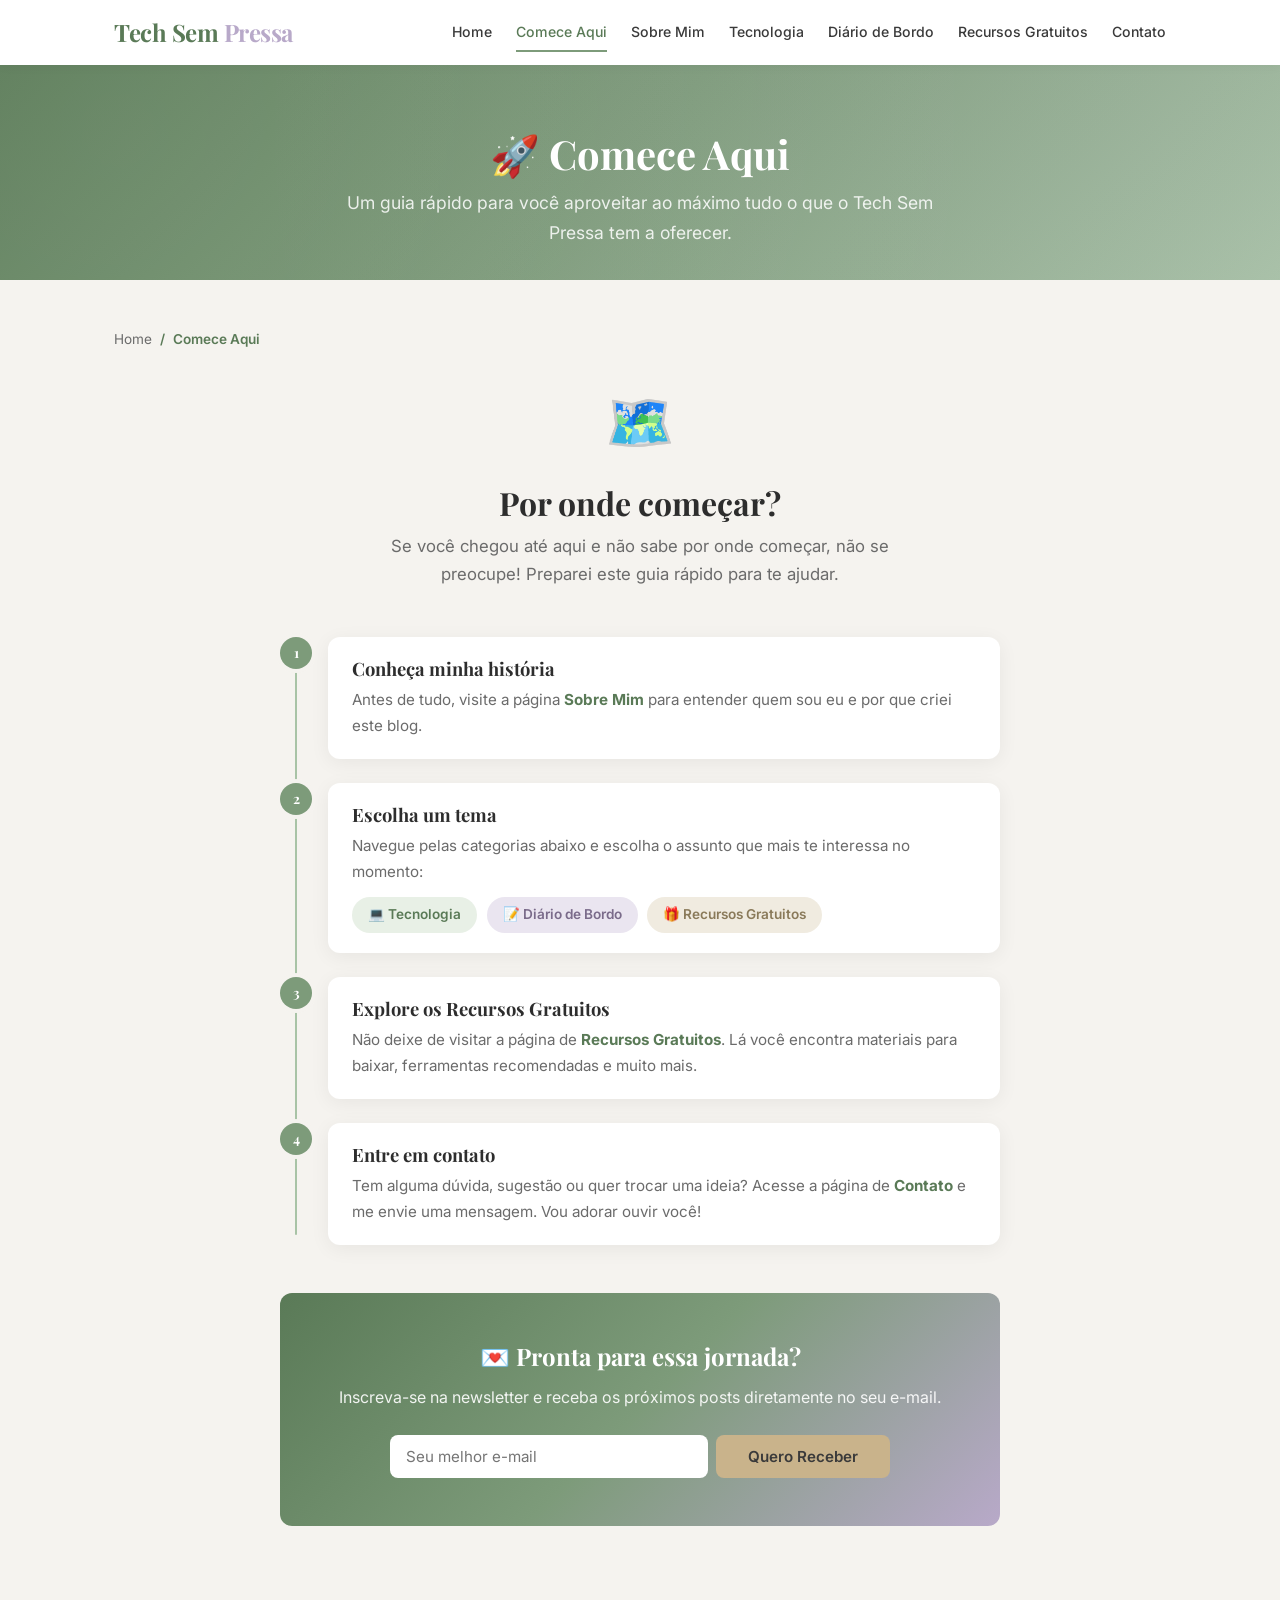
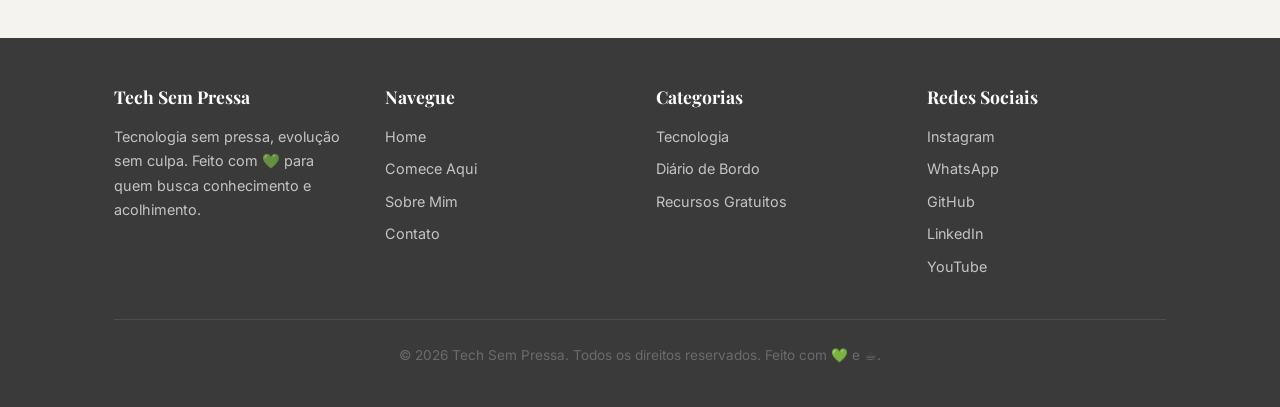
==== commit bff46960: "Reorganiza aba Comece Aqui: timeline visual, CSS unificado e mais harmonia" ====
--- a/pages/comece-aqui.html
+++ b/pages/comece-aqui.html
@@ -43,53 +43,64 @@
         <span>Comece Aqui</span>
       </nav>
 
-      <div class="comece-aqui-content">
-        <div class="intro-card">
-          <div class="intro-icon">🗺️</div>
+      <div class="guia-wrapper">
+
+        <div class="guia-intro">
+          <div class="guia-intro-icon">🗺️</div>
           <h2>Por onde começar?</h2>
           <p>Se você chegou até aqui e não sabe por onde começar, não se preocupe! Preparei este guia rápido para te ajudar.</p>
         </div>
 
-        <div class="steps-grid">
-          <div class="step-card">
-            <div class="step-number">1</div>
-            <div class="step-content">
+        <div class="guia-timeline">
+
+          <div class="guia-item">
+            <div class="guia-marker">
+              <span>1</span>
+            </div>
+            <div class="guia-card">
               <h3>Conheça minha história</h3>
               <p>Antes de tudo, visite a página <a href="sobre-mim.html"><strong>Sobre Mim</strong></a> para entender quem sou eu e por que criei este blog.</p>
             </div>
           </div>
 
-          <div class="step-card">
-            <div class="step-number">2</div>
-            <div class="step-content">
+          <div class="guia-item">
+            <div class="guia-marker">
+              <span>2</span>
+            </div>
+            <div class="guia-card">
               <h3>Escolha um tema</h3>
               <p>Navegue pelas categorias abaixo e escolha o assunto que mais te interessa no momento:</p>
-              <div class="step-categories">
-                <a href="tecnologia-descomplicada.html" class="cat-tag tag-tecnologia">💻 Tecnologia</a>
-                <a href="diario-de-bordo.html" class="cat-tag tag-diario">📝 Diário de Bordo</a>
-                <a href="recursos-gratuitos.html" class="cat-tag tag-recursos">🎁 Recursos Gratuitos</a>
+              <div class="guia-tags">
+                <a href="tecnologia-descomplicada.html" class="guia-tag tag-tech">💻 Tecnologia</a>
+                <a href="diario-de-bordo.html" class="guia-tag tag-diario">📝 Diário de Bordo</a>
+                <a href="recursos-gratuitos.html" class="guia-tag tag-recursos">🎁 Recursos Gratuitos</a>
               </div>
             </div>
           </div>
 
-          <div class="step-card">
-            <div class="step-number">3</div>
-            <div class="step-content">
+          <div class="guia-item">
+            <div class="guia-marker">
+              <span>3</span>
+            </div>
+            <div class="guia-card">
               <h3>Explore os Recursos Gratuitos</h3>
               <p>Não deixe de visitar a página de <a href="recursos-gratuitos.html"><strong>Recursos Gratuitos</strong></a>. Lá você encontra materiais para baixar, ferramentas recomendadas e muito mais.</p>
             </div>
           </div>
 
-          <div class="step-card">
-            <div class="step-number">4</div>
-            <div class="step-content">
+          <div class="guia-item">
+            <div class="guia-marker">
+              <span>4</span>
+            </div>
+            <div class="guia-card">
               <h3>Entre em contato</h3>
               <p>Tem alguma dúvida, sugestão ou quer trocar uma ideia? Acesse a página de <a href="contato.html"><strong>Contato</strong></a> e me envie uma mensagem. Vou adorar ouvir você!</p>
             </div>
           </div>
+
         </div>
 
-        <div class="newsletter-section">
+        <div class="newsletter">
           <h3>💌 Pronta para essa jornada?</h3>
           <p>Inscreva-se na newsletter e receba os próximos posts diretamente no seu e-mail.</p>
           <form class="newsletter-form">
@@ -97,6 +108,7 @@
             <button type="submit" class="btn">Quero Receber</button>
           </form>
         </div>
+
       </div>
     </div>
   </main>
--- a/assets/css/style.css
+++ b/assets/css/style.css
@@ -722,59 +722,65 @@
   color: var(--color-text);
 }
 
-/* --- COMEÇE AQUI PAGE --- */
-.comece-aqui-content {
-  max-width: 780px;
+/* --- GUIA - COMECE AQUI --- */
+.guia-wrapper {
+  max-width: 720px;
   margin: 0 auto;
 }
 
-.intro-card {
+.guia-intro {
   text-align: center;
   margin-bottom: 3rem;
 }
 
-.intro-icon {
-  font-size: 4rem;
-  margin-bottom: 1rem;
-}
-
-.intro-card h2 {
+.guia-intro-icon {
+  font-size: 3.5rem;
   margin-bottom: 0.75rem;
 }
 
-.intro-card p {
-  max-width: 550px;
+.guia-intro h2 {
+  margin-bottom: 0.5rem;
+}
+
+.guia-intro p {
+  max-width: 520px;
   margin: 0 auto;
   font-size: 1.05rem;
 }
 
-.steps-grid {
-  display: flex;
-  flex-direction: column;
-  gap: 1.5rem;
+/* Timeline */
+.guia-timeline {
+  position: relative;
+  padding-left: 3rem;
   margin-bottom: 3rem;
 }
 
-.step-card {
-  display: flex;
-  gap: 1.5rem;
-  align-items: flex-start;
-  background: var(--color-bg-alt);
-  border-radius: var(--radius);
-  padding: 1.75rem;
-  box-shadow: var(--shadow);
-  transition: var(--transition);
-}
-
-.step-card:hover {
-  box-shadow: var(--shadow-hover);
-  transform: translateX(4px);
-}
-
-.step-number {
-  flex-shrink: 0;
-  width: 48px;
-  height: 48px;
+.guia-timeline::before {
+  content: '';
+  position: absolute;
+  left: 15px;
+  top: 10px;
+  bottom: 10px;
+  width: 2px;
+  background: var(--color-primary-light);
+  border-radius: 2px;
+}
+
+.guia-item {
+  position: relative;
+  margin-bottom: 1.5rem;
+}
+
+.guia-item:last-child {
+  margin-bottom: 0;
+}
+
+.guia-marker {
+  position: absolute;
+  left: -3rem;
+  top: 0;
+  width: 32px;
+  height: 32px;
   border-radius: 50%;
   background: var(--color-primary);
   color: #fff;
@@ -782,52 +788,64 @@
   align-items: center;
   justify-content: center;
   font-family: var(--font-heading);
-  font-size: 1.3rem;
+  font-size: 0.85rem;
   font-weight: 700;
-}
-
-.step-content {
-  flex: 1;
-}
-
-.step-content h3 {
-  margin-bottom: 0.5rem;
-  font-size: 1.2rem;
-}
-
-.step-content p {
-  margin-bottom: 0.5rem;
-}
-
-.step-categories {
+  z-index: 1;
+  box-shadow: 0 0 0 4px var(--color-bg);
+}
+
+.guia-card {
+  background: var(--color-bg-alt);
+  border-radius: var(--radius);
+  padding: 1.25rem 1.5rem;
+  box-shadow: var(--shadow);
+  transition: var(--transition);
+}
+
+.guia-card:hover {
+  box-shadow: var(--shadow-hover);
+  transform: translateY(-2px);
+}
+
+.guia-card h3 {
+  margin-bottom: 0.4rem;
+  font-size: 1.15rem;
+}
+
+.guia-card p {
+  margin-bottom: 0;
+  font-size: 0.95rem;
+}
+
+.guia-tags {
   display: flex;
   flex-wrap: wrap;
-  gap: 0.75rem;
+  gap: 0.6rem;
   margin-top: 0.75rem;
 }
 
-.cat-tag {
+.guia-tag {
   display: inline-flex;
   align-items: center;
-  gap: 0.4rem;
-  padding: 0.5rem 1.2rem;
+  gap: 0.35rem;
+  padding: 0.4rem 1rem;
   border-radius: 50px;
-  font-size: 0.9rem;
+  font-size: 0.85rem;
   font-weight: 600;
   transition: var(--transition);
 }
 
-.cat-tag:hover {
+.guia-tag:hover {
   transform: translateY(-2px);
-  box-shadow: 0 4px 12px rgba(0,0,0,0.12);
-}
-
-.tag-tecnologia {
+  box-shadow: 0 4px 12px rgba(0,0,0,0.1);
+}
+
+.tag-tech {
   background: #e8f0e6;
   color: var(--color-primary-dark);
 }
 
-.tag-tecnologia:hover {
+.tag-tech:hover {
   background: var(--color-primary);
   color: #fff;
 }
@@ -850,84 +868,6 @@
 .tag-recursos:hover {
   background: var(--color-accent);
   color: #fff;
-}
-
-.newsletter-section {
-  background: linear-gradient(135deg, var(--color-primary-dark) 0%, var(--color-primary) 50%, var(--color-secondary) 100%);
-  padding: 3rem 2.5rem;
-  border-radius: var(--radius);
-  text-align: center;
-  color: #fff;
-}
-
-.newsletter-section h3 {
-  color: #fff;
-  margin-bottom: 0.75rem;
-  font-size: 1.5rem;
-}
-
-.newsletter-section p {
-  color: rgba(255, 255, 255, 0.9);
-  margin-bottom: 1.5rem;
-  font-size: 1.05rem;
-}
-
-.newsletter-section .newsletter-form {
-  display: flex;
-  max-width: 480px;
-  margin: 0 auto;
-  gap: 0.5rem;
-}
-
-.newsletter-section .newsletter-form input {
-  flex: 1;
-  padding: 0.85rem 1.2rem;
-  border: none;
-  border-radius: 8px;
-  font-family: var(--font-body);
-  font-size: 0.95rem;
-}
-
-.newsletter-section .newsletter-form input:focus {
-  outline: none;
-  box-shadow: 0 0 0 3px rgba(184, 169, 201, 0.3);
-}
-
-.newsletter-section .newsletter-form .btn {
-  background: var(--color-accent);
-  color: var(--color-text);
-  padding: 0.85rem 2rem;
-  font-weight: 700;
-}
-
-.newsletter-section .newsletter-form .btn:hover {
-  background: #d4be92;
-  transform: translateY(-2px);
-  box-shadow: 0 4px 15px rgba(0,0,0,0.15);
-}
-
-@media (max-width: 768px) {
-  .step-card {
-    flex-direction: column;
-    align-items: stretch;
-    text-align: center;
-  }
-
-  .step-number {
-    margin: 0 auto;
-  }
-
-  .step-categories {
-    justify-content: center;
-  }
-
-  .newsletter-section {
-    padding: 2rem 1.5rem;
-  }
-
-  .newsletter-section .newsletter-form {
-    flex-direction: column;
-  }
 }
 
 /* --- DECORATIVE ELEMENTS --- */
@@ -966,13 +906,8 @@
     pointer-events: all;
   }
 
-  .hero h1 {
-    font-size: 2rem;
-  }
-
-  .hero p {
-    font-size: 1rem;
-  }
+  .hero h1 { font-size: 2rem; }
+  .hero p { font-size: 1rem; }
 
   h1 { font-size: 2rem; }
   h2 { font-size: 1.5rem; }
@@ -982,20 +917,40 @@
     grid-template-columns: 1fr;
   }
 
+  .page-header {
+    padding: 7rem 0 1.5rem;
+  }
+
+  .page-header h1 {
+    font-size: 1.8rem;
+  }
+
+  .categories-home {
+    grid-template-columns: 1fr 1fr;
+  }
+
   .newsletter-form {
     flex-direction: column;
   }
 
-  .page-header {
-    padding: 7rem 0 1.5rem;
-  }
-
-  .page-header h1 {
-    font-size: 1.8rem;
-  }
-
-  .categories-home {
-    grid-template-columns: 1fr 1fr;
+  /* Guia timeline responsivo */
+  .guia-timeline {
+    padding-left: 2.5rem;
+  }
+
+  .guia-marker {
+    left: -2.5rem;
+    width: 28px;
+    height: 28px;
+    font-size: 0.75rem;
+  }
+
+  .guia-card {
+    padding: 1rem 1.25rem;
+  }
+
+  .guia-tags {
+    justify-content: center;
   }
 }
 
